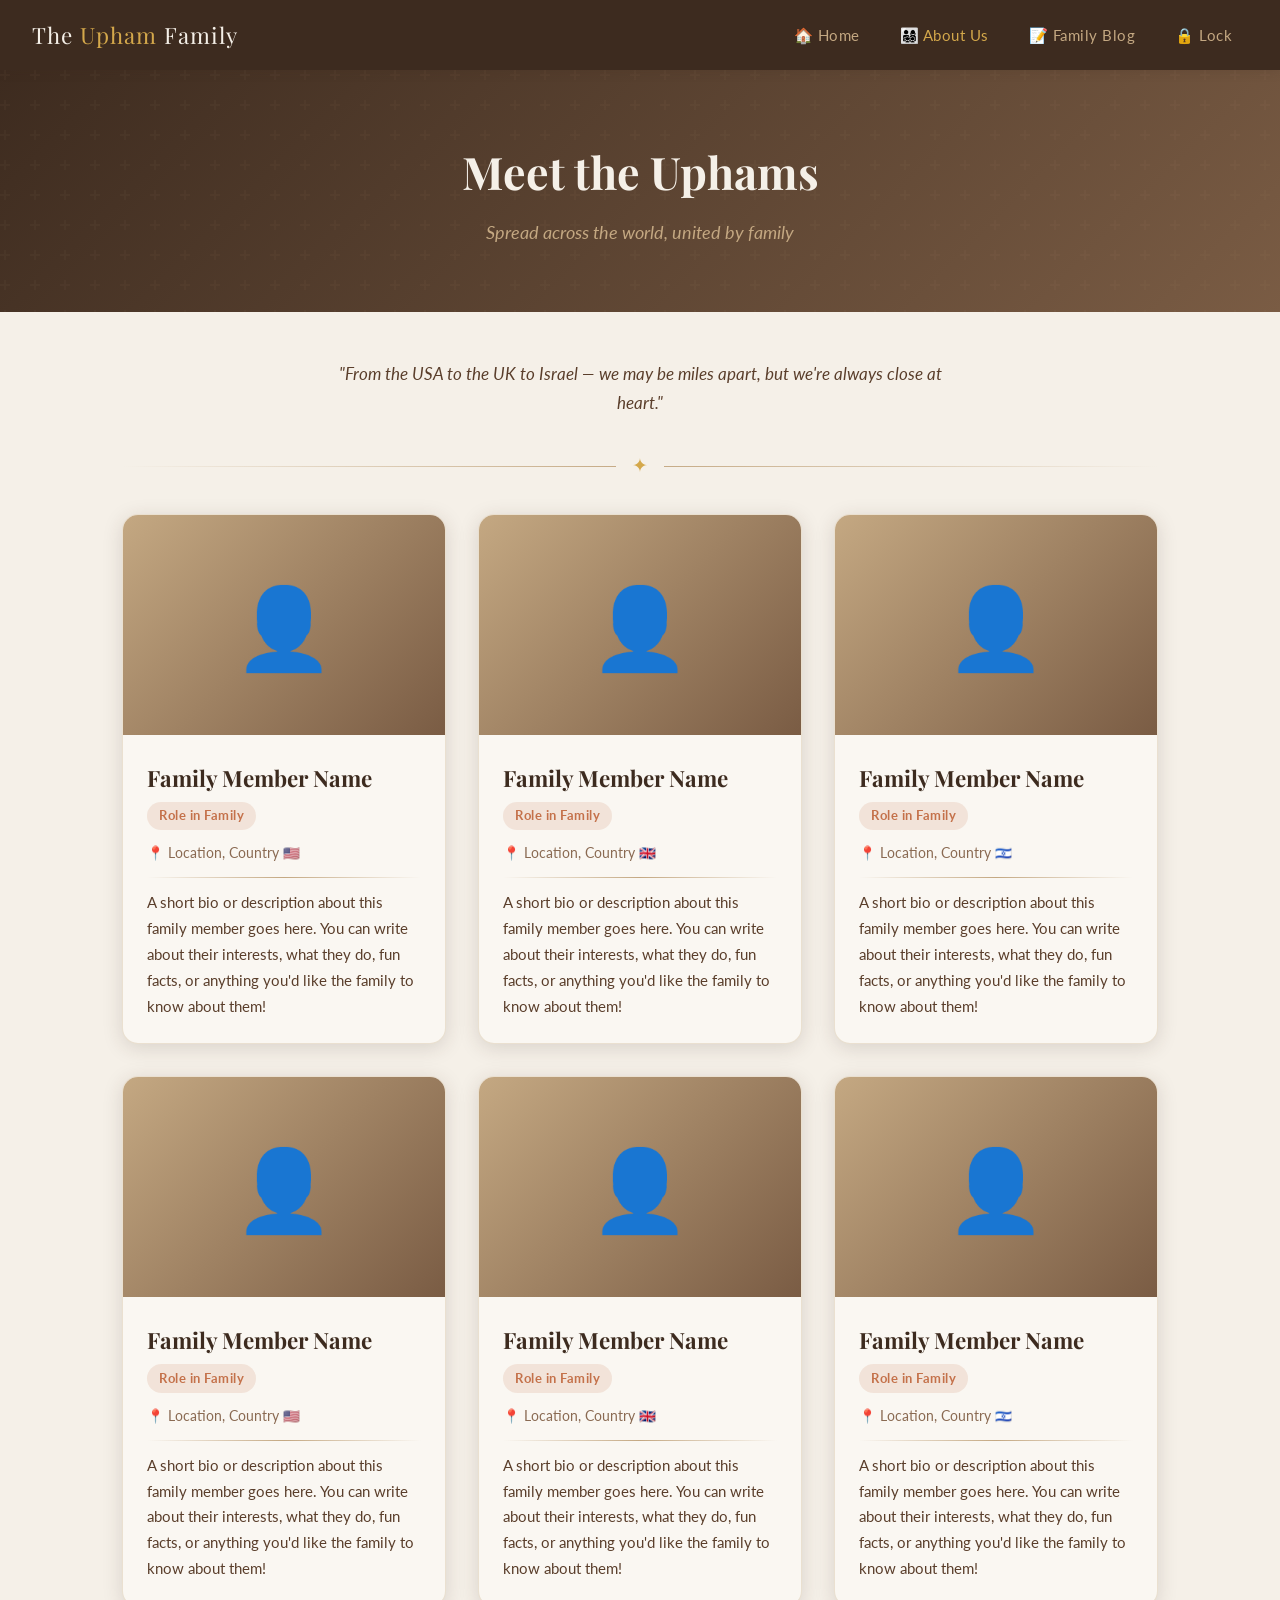
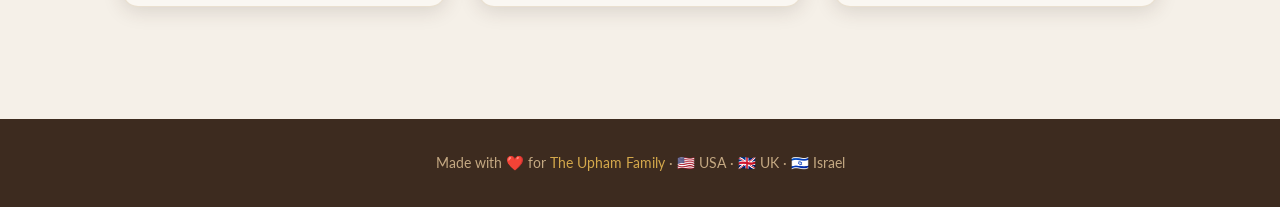
==== about.html @ e5c5f0ac "Add files via upload" ====
<!DOCTYPE html>
<html lang="en">
<head>
  <meta charset="UTF-8">
  <meta name="viewport" content="width=device-width, initial-scale=1.0">
  <title>About Us — The Upham Family</title>
  <link rel="preconnect" href="https://fonts.googleapis.com">
  <link href="https://fonts.googleapis.com/css2?family=Playfair+Display:ital,wght@0,400;0,700;1,400&family=Lato:wght@300;400;700&display=swap" rel="stylesheet">
  <link rel="stylesheet" href="style.css">
  <style>
    .family-grid {
      display: grid;
      grid-template-columns: repeat(auto-fit, minmax(300px, 1fr));
      gap: 2rem;
      margin-top: 2rem;
    }

    .member-card {
      background: var(--warm-white);
      border-radius: 16px;
      overflow: hidden;
      box-shadow: 0 4px 20px var(--shadow);
      border: 1px solid rgba(196, 168, 130, 0.3);
      transition: transform 0.3s ease, box-shadow 0.3s ease;
    }

    .member-card:hover {
      transform: translateY(-5px);
      box-shadow: 0 12px 35px var(--shadow);
    }

    .member-photo {
      width: 100%;
      height: 220px;
      object-fit: cover;
      display: block;
      background: linear-gradient(135deg, #c4a882 0%, #7a5c44 100%);
    }

    .member-photo-placeholder {
      width: 100%;
      height: 220px;
      background: linear-gradient(135deg, #c4a882 0%, #7a5c44 100%);
      display: flex;
      align-items: center;
      justify-content: center;
      font-size: 5rem;
    }

    .member-info {
      padding: 1.5rem;
    }

    .member-info h3 {
      font-size: 1.4rem;
      color: #3d2b1f;
      margin-bottom: 0.2rem;
    }

    .member-tag {
      display: inline-block;
      background: rgba(196, 113, 74, 0.15);
      color: #c4714a;
      font-size: 0.8rem;
      padding: 0.2rem 0.75rem;
      border-radius: 20px;
      margin-bottom: 0.75rem;
      font-weight: 700;
      letter-spacing: 0.5px;
    }

    .member-location {
      font-size: 0.85rem;
      color: #8a6a52;
      margin-bottom: 0.75rem;
      display: flex;
      align-items: center;
      gap: 0.4rem;
    }

    .member-info p {
      color: #5a3e2b;
      font-size: 0.95rem;
      line-height: 1.7;
    }

    .member-divider {
      height: 1px;
      background: linear-gradient(to right, transparent, #c4a882, transparent);
      margin: 0.75rem 0;
    }

    .intro-text {
      text-align: center;
      max-width: 650px;
      margin: 0 auto 1rem;
      color: #5a3e2b;
      font-style: italic;
      font-size: 1.05rem;
    }
  </style>
</head>
<body>

  <nav>
    <div class="nav-brand">The <span>Upham</span> Family</div>
    <ul class="nav-links">
      <li><a href="home.html">🏠 Home</a></li>
      <li><a href="about.html" class="active">👨‍👩‍👧‍👦 About Us</a></li>
      <li><a href="blog.html">📝 Family Blog</a></li>
      <li><a href="index.html">🔒 Lock</a></li>
    </ul>
  </nav>

  <div class="page-header">
    <h1>Meet the Uphams</h1>
    <p>Spread across the world, united by family</p>
  </div>

  <main>

    <p class="intro-text">
      "From the USA to the UK to Israel — we may be miles apart, but we're always close at heart."
    </p>

    <div class="divider"><span>✦</span></div>

    <div class="family-grid">

      <!-- Family Member 1 -->
      <div class="member-card">
        <div class="member-photo-placeholder">👤</div>
        <div class="member-info">
          <h3>Family Member Name</h3>
          <span class="member-tag">Role in Family</span>
          <div class="member-location">📍 Location, Country 🇺🇸</div>
          <div class="member-divider"></div>
          <p>A short bio or description about this family member goes here. You can write about their interests, what they do, fun facts, or anything you'd like the family to know about them!</p>
        </div>
      </div>

      <!-- Family Member 2 -->
      <div class="member-card">
        <div class="member-photo-placeholder">👤</div>
        <div class="member-info">
          <h3>Family Member Name</h3>
          <span class="member-tag">Role in Family</span>
          <div class="member-location">📍 Location, Country 🇬🇧</div>
          <div class="member-divider"></div>
          <p>A short bio or description about this family member goes here. You can write about their interests, what they do, fun facts, or anything you'd like the family to know about them!</p>
        </div>
      </div>

      <!-- Family Member 3 -->
      <div class="member-card">
        <div class="member-photo-placeholder">👤</div>
        <div class="member-info">
          <h3>Family Member Name</h3>
          <span class="member-tag">Role in Family</span>
          <div class="member-location">📍 Location, Country 🇮🇱</div>
          <div class="member-divider"></div>
          <p>A short bio or description about this family member goes here. You can write about their interests, what they do, fun facts, or anything you'd like the family to know about them!</p>
        </div>
      </div>

      <!-- Family Member 4 -->
      <div class="member-card">
        <div class="member-photo-placeholder">👤</div>
        <div class="member-info">
          <h3>Family Member Name</h3>
          <span class="member-tag">Role in Family</span>
          <div class="member-location">📍 Location, Country 🇺🇸</div>
          <div class="member-divider"></div>
          <p>A short bio or description about this family member goes here. You can write about their interests, what they do, fun facts, or anything you'd like the family to know about them!</p>
        </div>
      </div>

      <!-- Family Member 5 -->
      <div class="member-card">
        <div class="member-photo-placeholder">👤</div>
        <div class="member-info">
          <h3>Family Member Name</h3>
          <span class="member-tag">Role in Family</span>
          <div class="member-location">📍 Location, Country 🇬🇧</div>
          <div class="member-divider"></div>
          <p>A short bio or description about this family member goes here. You can write about their interests, what they do, fun facts, or anything you'd like the family to know about them!</p>
        </div>
      </div>

      <!-- Family Member 6 -->
      <div class="member-card">
        <div class="member-photo-placeholder">👤</div>
        <div class="member-info">
          <h3>Family Member Name</h3>
          <span class="member-tag">Role in Family</span>
          <div class="member-location">📍 Location, Country 🇮🇱</div>
          <div class="member-divider"></div>
          <p>A short bio or description about this family member goes here. You can write about their interests, what they do, fun facts, or anything you'd like the family to know about them!</p>
        </div>
      </div>

    </div>
  </main>

  <footer>
    <p>Made with ❤️ for <span>The Upham Family</span> · 🇺🇸 USA · 🇬🇧 UK · 🇮🇱 Israel</p>
  </footer>

</body>
</html>
---- style.css ----
@import url('https://fonts.googleapis.com/css2?family=Playfair+Display:ital,wght@0,400;0,700;1,400&family=Lato:wght@300;400;700&display=swap');

/* ===== CSS Variables ===== */
:root {
  --cream: #f5f0e8;
  --warm-white: #faf7f2;
  --brown-dark: #3d2b1f;
  --brown-mid: #7a5c44;
  --brown-light: #c4a882;
  --terracotta: #c4714a;
  --terracotta-light: #e8956d;
  --gold: #d4a84b;
  --text-dark: #2c1f15;
  --text-mid: #5a3e2b;
  --text-light: #8a6a52;
  --shadow: rgba(61, 43, 31, 0.15);
}

/* ===== Reset & Base ===== */
* {
  margin: 0;
  padding: 0;
  box-sizing: border-box;
}

body {
  font-family: 'Lato', sans-serif;
  background-color: var(--cream);
  color: var(--text-dark);
  line-height: 1.7;
}

h1, h2, h3, h4 {
  font-family: 'Playfair Display', serif;
  color: var(--brown-dark);
}

a {
  color: var(--terracotta);
  text-decoration: none;
  transition: color 0.3s ease;
}

a:hover {
  color: var(--gold);
}

/* ===== Navigation ===== */
nav {
  background-color: var(--brown-dark);
  padding: 0 2rem;
  display: flex;
  justify-content: space-between;
  align-items: center;
  position: sticky;
  top: 0;
  z-index: 100;
  box-shadow: 0 2px 10px var(--shadow);
}

.nav-brand {
  font-family: 'Playfair Display', serif;
  font-size: 1.4rem;
  color: var(--cream);
  padding: 1rem 0;
  letter-spacing: 1px;
}

.nav-brand span {
  color: var(--gold);
}

.nav-links {
  display: flex;
  list-style: none;
  gap: 0.5rem;
}

.nav-links a {
  color: var(--brown-light);
  padding: 0.5rem 1rem;
  border-radius: 4px;
  font-size: 0.95rem;
  letter-spacing: 0.5px;
  transition: all 0.3s ease;
}

.nav-links a:hover {
  color: var(--cream);
  background-color: rgba(196, 168, 130, 0.2);
}

.nav-links a.active {
  color: var(--gold);
}

/* ===== Page Header ===== */
.page-header {
  background: linear-gradient(135deg, var(--brown-dark) 0%, var(--brown-mid) 100%);
  padding: 4rem 2rem;
  text-align: center;
  position: relative;
  overflow: hidden;
}

.page-header::before {
  content: '';
  position: absolute;
  top: 0; left: 0; right: 0; bottom: 0;
  background: url("data:image/svg+xml,%3Csvg width='60' height='60' viewBox='0 0 60 60' xmlns='http://www.w3.org/2000/svg'%3E%3Cg fill='none' fill-rule='evenodd'%3E%3Cg fill='%23c4a882' fill-opacity='0.08'%3E%3Cpath d='M36 34v-4h-2v4h-4v2h4v4h2v-4h4v-2h-4zm0-30V0h-2v4h-4v2h4v4h2V6h4V4h-4zM6 34v-4H4v4H0v2h4v4h2v-4h4v-2H6zM6 4V0H4v4H0v2h4v4h2V6h4V4H6z'/%3E%3C/g%3E%3C/g%3E%3C/svg%3E");
  opacity: 0.5;
}

.page-header h1 {
  color: var(--cream);
  font-size: 2.8rem;
  margin-bottom: 0.5rem;
  position: relative;
}

.page-header p {
  color: var(--brown-light);
  font-size: 1.1rem;
  font-style: italic;
  position: relative;
}

/* ===== Main Content ===== */
main {
  max-width: 1100px;
  margin: 0 auto;
  padding: 3rem 2rem;
}

/* ===== Cards ===== */
.card {
  background: var(--warm-white);
  border-radius: 12px;
  padding: 2rem;
  box-shadow: 0 4px 20px var(--shadow);
  border: 1px solid rgba(196, 168, 130, 0.3);
  transition: transform 0.3s ease, box-shadow 0.3s ease;
}

.card:hover {
  transform: translateY(-3px);
  box-shadow: 0 8px 30px var(--shadow);
}

/* ===== Divider ===== */
.divider {
  text-align: center;
  margin: 2rem 0;
  position: relative;
}

.divider::before {
  content: '';
  position: absolute;
  top: 50%;
  left: 0;
  right: 0;
  height: 1px;
  background: linear-gradient(to right, transparent, var(--brown-light), transparent);
}

.divider span {
  background: var(--cream);
  padding: 0 1rem;
  color: var(--gold);
  font-size: 1.2rem;
  position: relative;
}

/* ===== Footer ===== */
footer {
  background-color: var(--brown-dark);
  color: var(--brown-light);
  text-align: center;
  padding: 2rem;
  margin-top: 4rem;
  font-size: 0.9rem;
}

footer span {
  color: var(--gold);
}

/* ===== Buttons ===== */
.btn {
  display: inline-block;
  padding: 0.75rem 2rem;
  border-radius: 6px;
  font-family: 'Lato', sans-serif;
  font-size: 1rem;
  cursor: pointer;
  transition: all 0.3s ease;
  border: none;
}

.btn-primary {
  background-color: var(--terracotta);
  color: white;
}

.btn-primary:hover {
  background-color: var(--terracotta-light);
  color: white;
  transform: translateY(-2px);
}

.btn-outline {
  background: transparent;
  border: 2px solid var(--brown-light);
  color: var(--brown-mid);
}

.btn-outline:hover {
  background: var(--brown-light);
  color: white;
}

/* ===== Responsive ===== */
@media (max-width: 768px) {
  nav {
    flex-direction: column;
    padding: 1rem;
    gap: 0.5rem;
  }
  .nav-links {
    flex-wrap: wrap;
    justify-content: center;
  }
  .page-header h1 {
    font-size: 2rem;
  }
  main {
    padding: 2rem 1rem;
  }
}
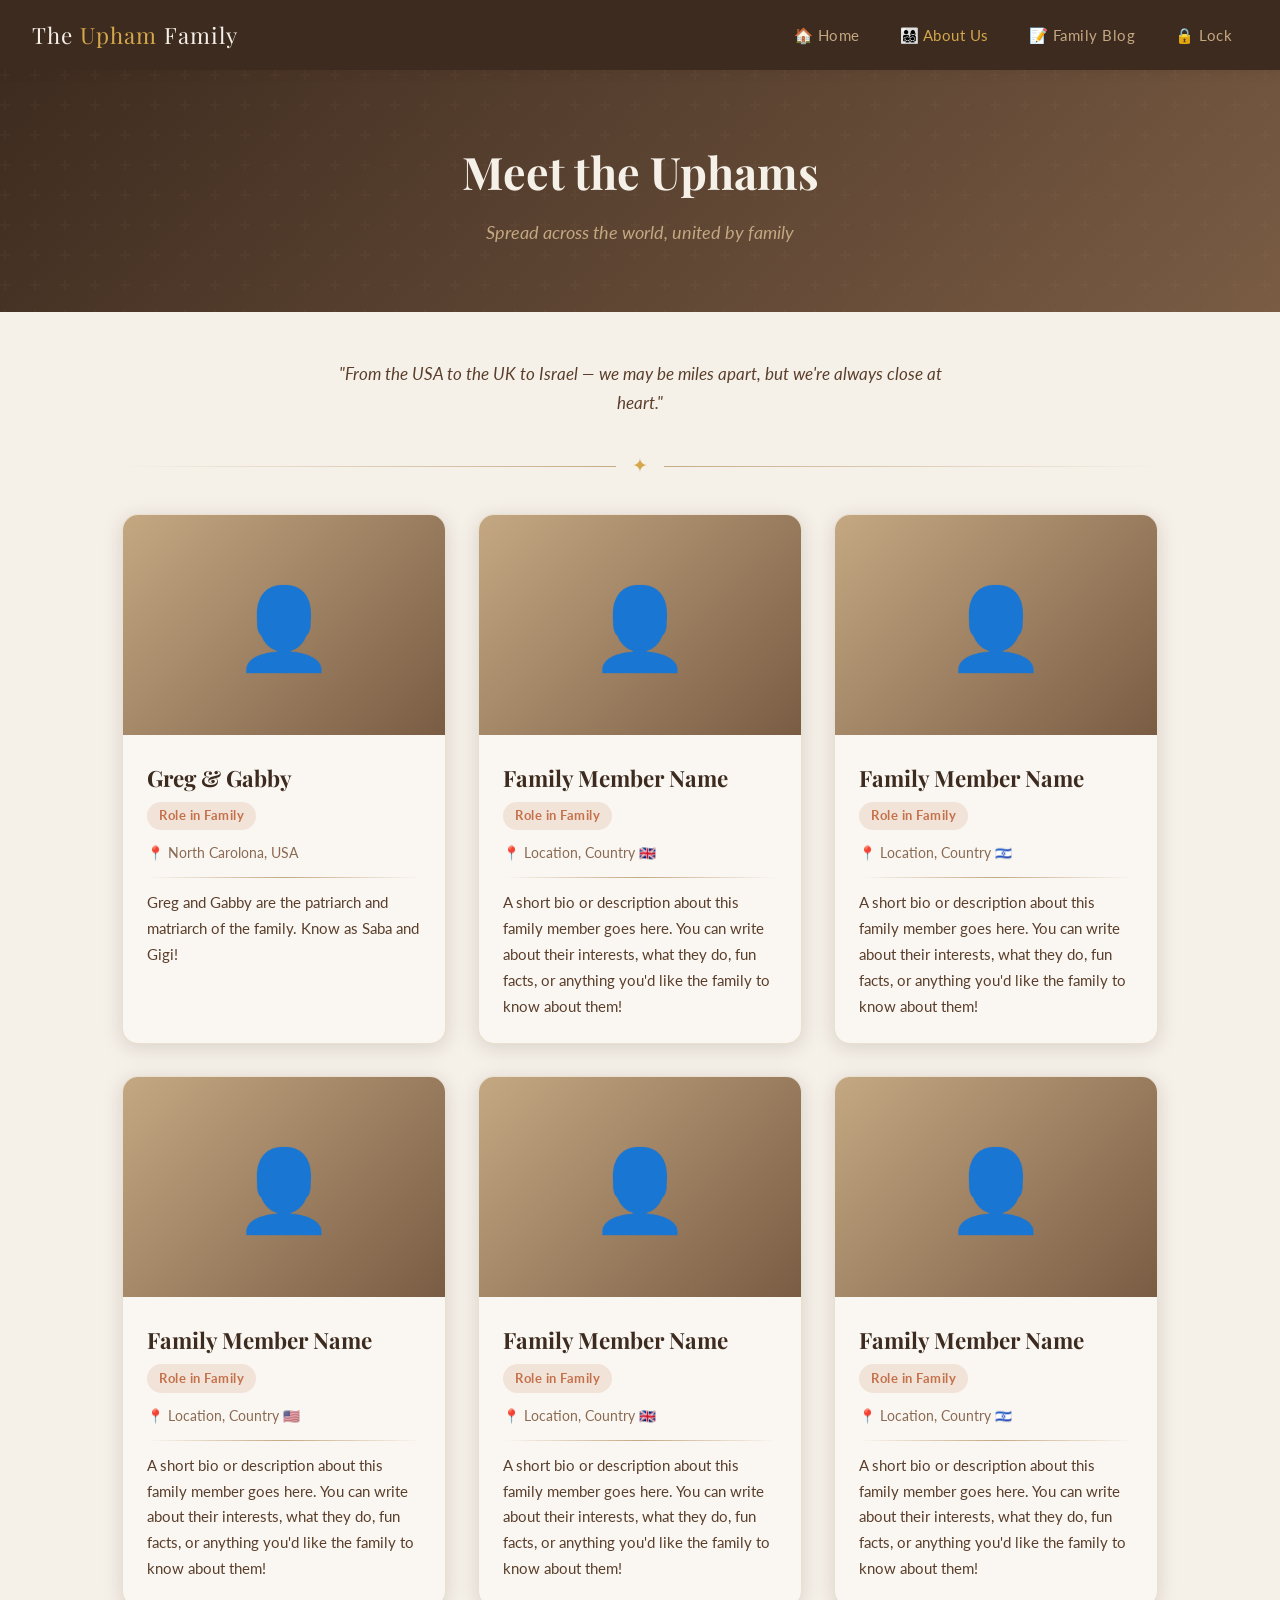
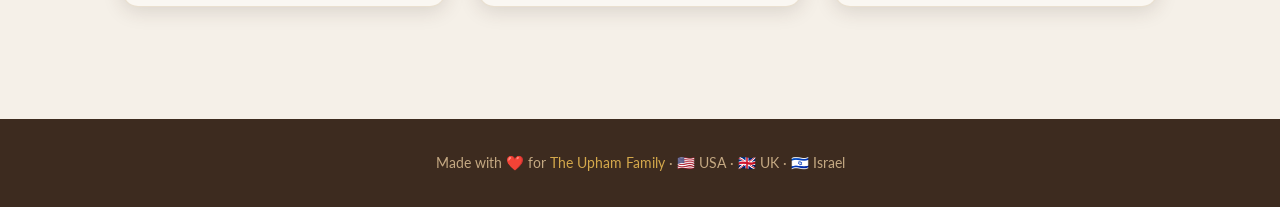
==== commit 6d880344: "Modify family member information in about.html Updated family member details including name, locatio" ====
--- a/about.html
+++ b/about.html
@@ -131,11 +131,11 @@
       <div class="member-card">
         <div class="member-photo-placeholder">👤</div>
         <div class="member-info">
-          <h3>Family Member Name</h3>
-          <span class="member-tag">Role in Family</span>
-          <div class="member-location">📍 Location, Country 🇺🇸</div>
-          <div class="member-divider"></div>
-          <p>A short bio or description about this family member goes here. You can write about their interests, what they do, fun facts, or anything you'd like the family to know about them!</p>
+          <h3>Greg & Gabby</h3>
+          <span class="member-tag">Role in Family</span>
+          <div class="member-location">📍 North Carolona, USA</div>
+          <div class="member-divider"></div>
+          <p> Greg and Gabby are the patriarch and matriarch of the family. Know as Saba and Gigi!</p>
         </div>
       </div>
 
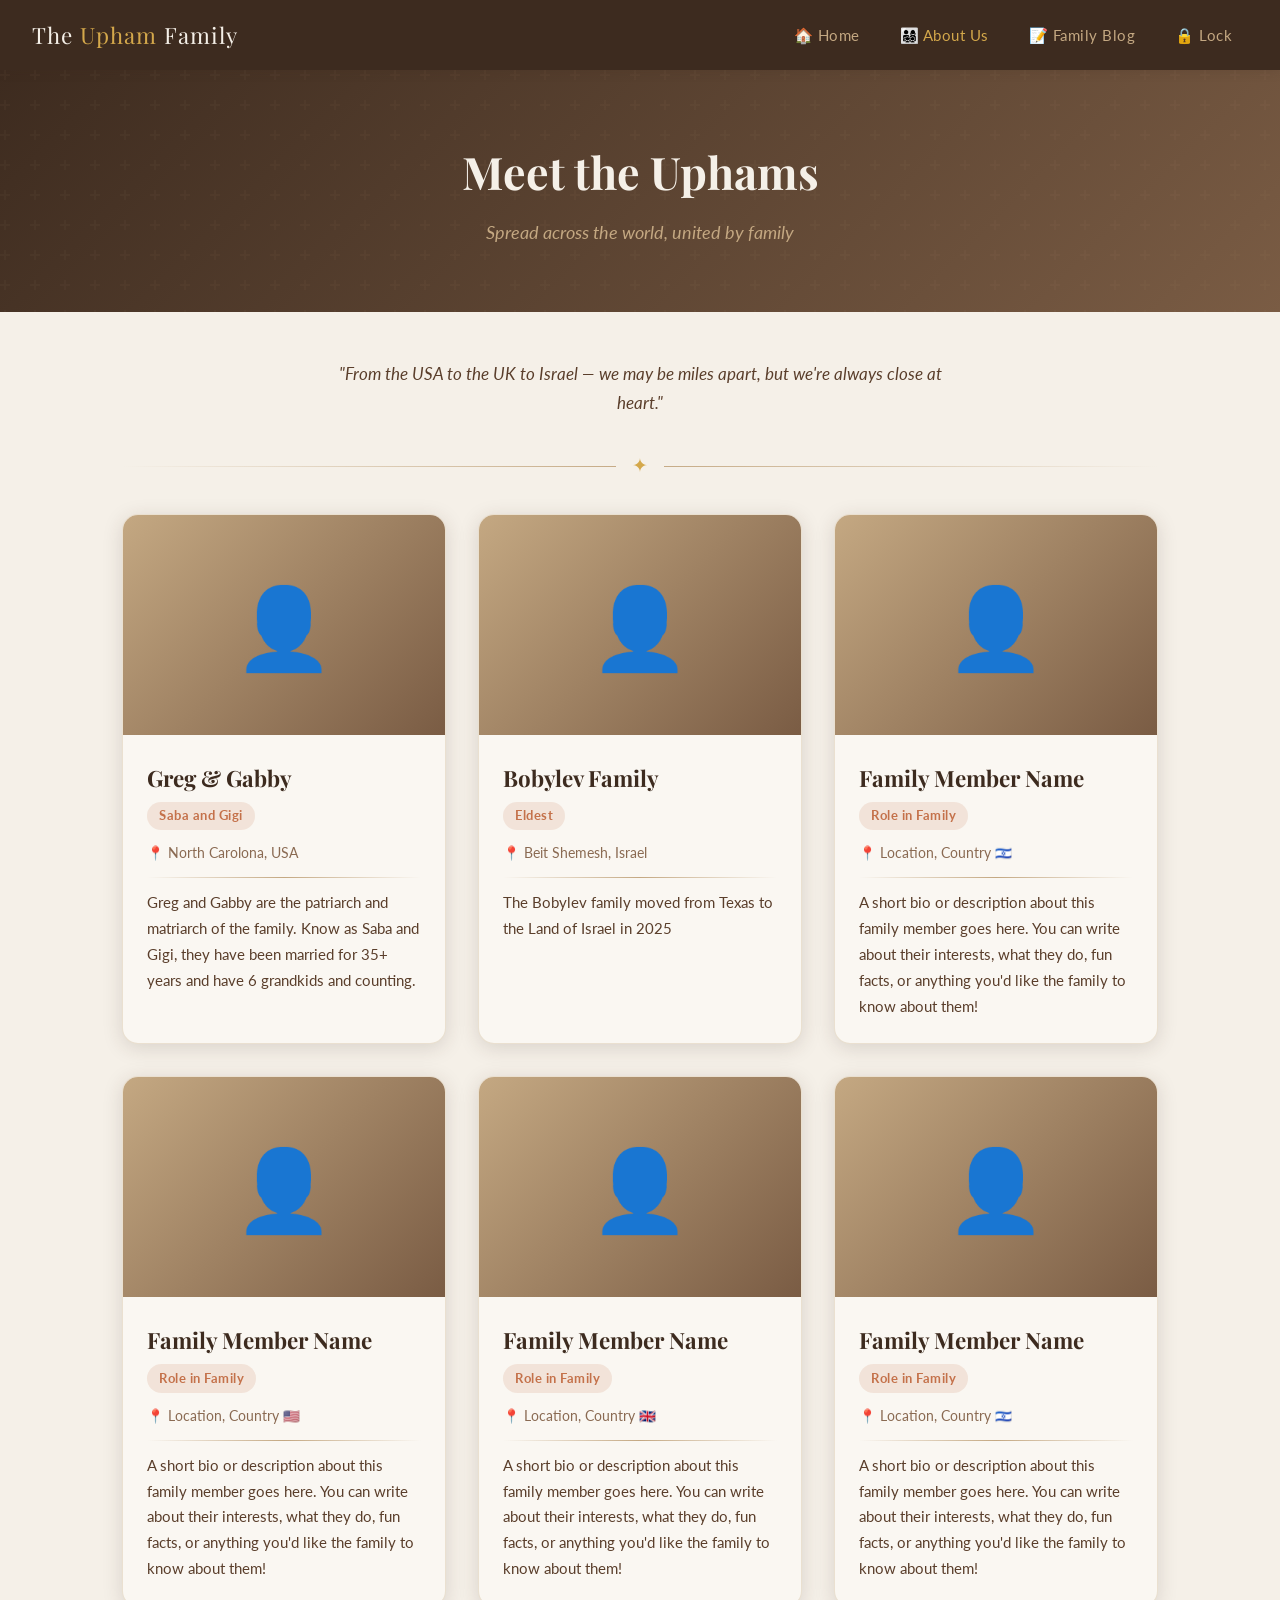
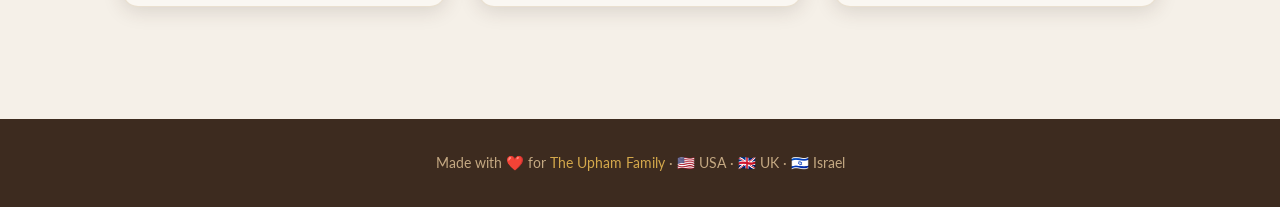
==== commit adef671d: "Revise family member information in about.html Updated family member details and added a new member." ====
--- a/about.html
+++ b/about.html
@@ -132,10 +132,10 @@
         <div class="member-photo-placeholder">👤</div>
         <div class="member-info">
           <h3>Greg & Gabby</h3>
-          <span class="member-tag">Role in Family</span>
+          <span class="member-tag">Saba and Gigi</span>
           <div class="member-location">📍 North Carolona, USA</div>
           <div class="member-divider"></div>
-          <p> Greg and Gabby are the patriarch and matriarch of the family. Know as Saba and Gigi!</p>
+          <p> Greg and Gabby are the patriarch and matriarch of the family. Know as Saba and Gigi, they have been married for 35+ years and have 6 grandkids and counting.</p>
         </div>
       </div>
 
@@ -143,11 +143,11 @@
       <div class="member-card">
         <div class="member-photo-placeholder">👤</div>
         <div class="member-info">
-          <h3>Family Member Name</h3>
-          <span class="member-tag">Role in Family</span>
-          <div class="member-location">📍 Location, Country 🇬🇧</div>
-          <div class="member-divider"></div>
-          <p>A short bio or description about this family member goes here. You can write about their interests, what they do, fun facts, or anything you'd like the family to know about them!</p>
+          <h3>Bobylev Family</h3>
+          <span class="member-tag">Eldest</span>
+          <div class="member-location">📍 Beit Shemesh, Israel</div>
+          <div class="member-divider"></div>
+          <p>The Bobylev family moved from Texas to the Land of Israel in 2025</p>
         </div>
       </div>
 
